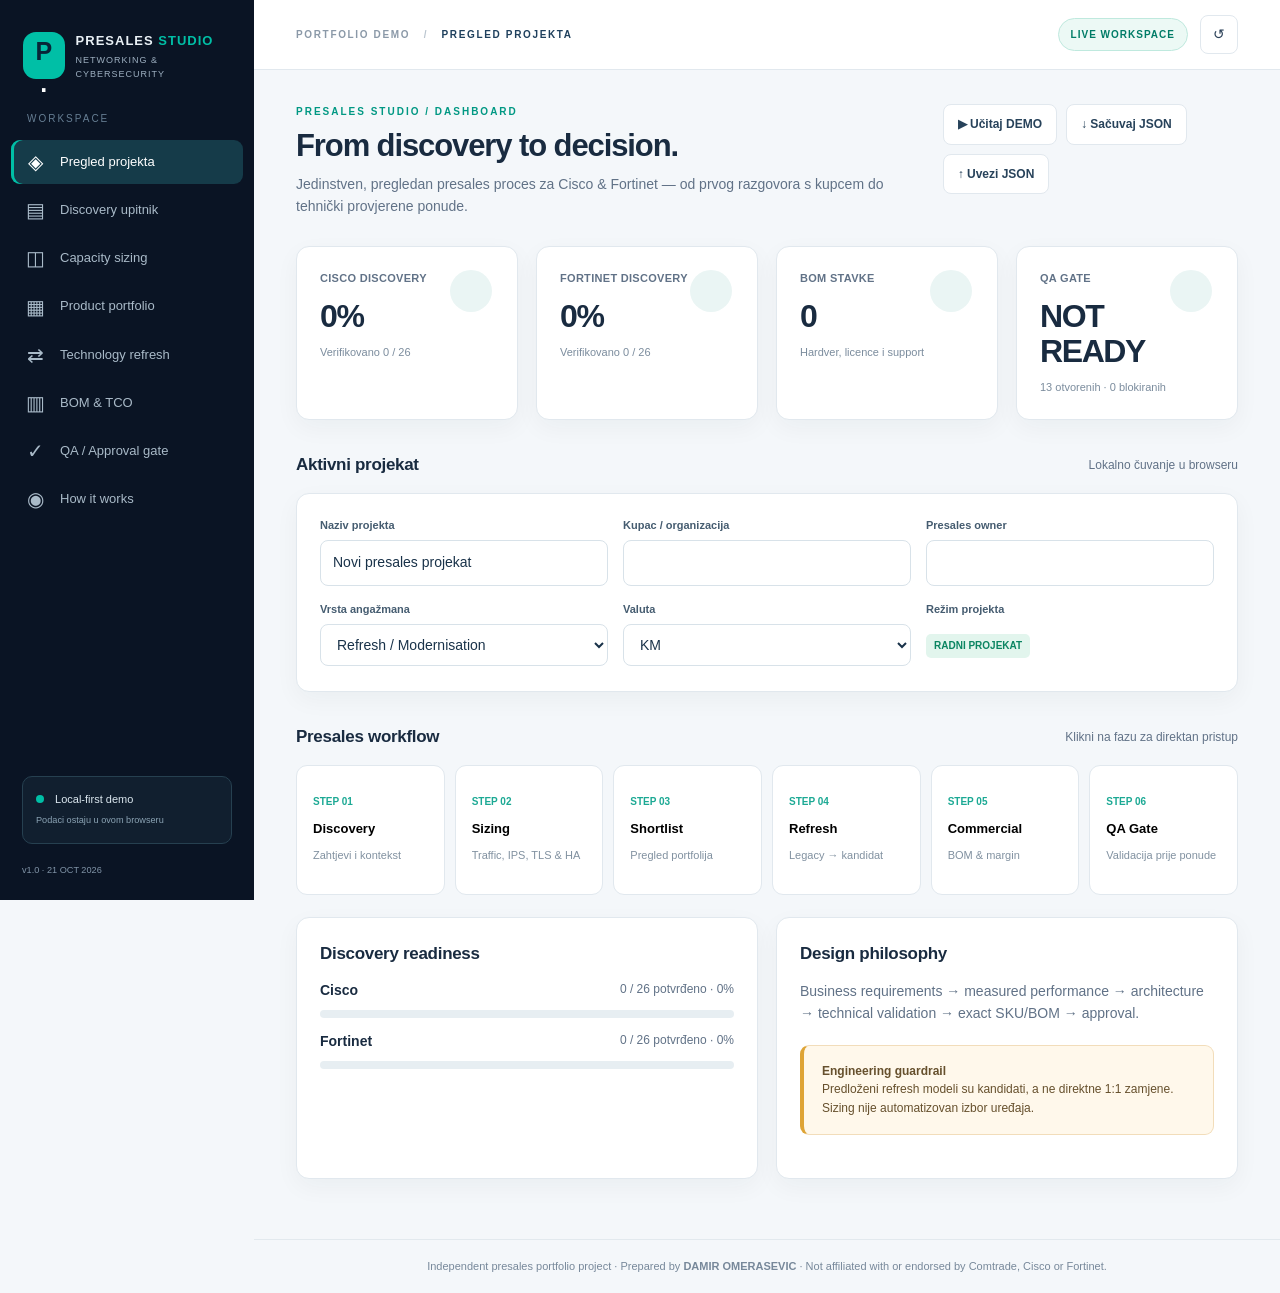
==== index.html @ c75c6c78 "Add files via upload" ====
<!doctype html>
<html lang="bs"><head>
<meta charset="utf-8"><meta name="viewport" content="width=device-width,initial-scale=1">
<meta name="description" content="Cisco & Fortinet presales demo: discovery, sizing, solution shortlist, refresh, BOM and quality gate.">
<title>Presales Studio | Cisco & Fortinet</title><link rel="stylesheet" href="styles.css">
</head><body>
<div class="shell">
<aside class="sidebar" id="sidebar">
  <div class="brand"><span class="brandmark">P<span>·</span></span><div><strong>PRESALES <em>STUDIO</em></strong><small>NETWORKING & CYBERSECURITY</small></div></div>
  <div class="nav-caption">WORKSPACE</div>
  <nav id="nav" aria-label="Glavna navigacija">
   <button data-view="dashboard" class="active"><span>◈</span> Pregled projekta</button>
   <button data-view="discovery"><span>▤</span> Discovery upitnik</button>
   <button data-view="sizing"><span>◫</span> Capacity sizing</button>
   <button data-view="catalog"><span>▦</span> Product portfolio</button>
   <button data-view="refresh"><span>⇄</span> Technology refresh</button>
   <button data-view="bom"><span>▥</span> BOM & TCO</button>
   <button data-view="qa"><span>✓</span> QA / Approval gate</button>
   <button data-view="guide"><span>◉</span> How it works</button>
  </nav>
  <div class="side-bottom"><div class="side-status"><span class="pulse"></span> Local-first demo <br><small>Podaci ostaju u ovom browseru</small></div>
   <small>v1.0 · 21 OCT 2026</small>
  </div>
</aside>
<div class="appcol">
<header class="topbar">
 <button class="mobile-toggle" id="menuToggle" aria-label="Prikaži meni">☰</button>
 <span class="breadcrumbs">PORTFOLIO DEMO <b>/</b> <span id="currentSection">OVERVIEW</span></span>
 <div class="top-actions"><span class="pill" id="demoLabel">LIVE WORKSPACE</span><button class="icon-btn" id="resetBtn" title="Reset projekta">↺</button></div>
</header>
<main id="main" tabindex="-1"></main>
<footer class="footer">Independent presales portfolio project · Prepared by <strong>DAMIR OMERASEVIC</strong> · Not affiliated with or endorsed by Comtrade, Cisco or Fortinet.</footer>
</div></div>
<div id="toast" role="status" aria-live="polite"></div>
<script src="data.js"></script><script src="app.js"></script></body></html>
---- styles.css ----
/* =============================================================================
 * Presales Studio | Author: DAMIR OMERASEVIC | 2026
 * Purpose: Responsive, accessible presales interview demonstration.
 * Status : Independent portfolio demo (not Comtrade proprietary software).
 * ============================================================================= */
:root{--navy:#0a1424;--navy2:#111f31;--teal:#00bfa6;--ink:#192b40;--sub:#617287;--line:#e1e8ee;--bg:#f4f7fa;--white:#fff;--shadow:0 8px 24px rgba(19,37,55,.045)}
*{box-sizing:border-box}html{scroll-behavior:smooth}body{margin:0;font:14px/1.55 Inter,"Segoe UI",Arial,sans-serif;color:var(--ink);background:var(--bg)}
button,input,textarea,select{font:inherit}button{cursor:pointer}a{color:#086c93}a:hover{text-decoration:underline}
.shell{display:flex;min-height:100vh}.sidebar{width:254px;flex-shrink:0;background:var(--navy);color:#e9f0f5;display:flex;flex-direction:column;position:sticky;height:100vh;top:0;z-index:5}.brand{display:flex;align-items:center;gap:11px;padding:30px 23px 29px}.brandmark{background:var(--teal);color:#082537;border-radius:13px;font-size:25px;font-weight:850;height:47px;width:47px;display:grid;place-items:center}.brandmark span{color:#fff}.brand strong{font-size:13px;letter-spacing:1px}.brand em{font-style:normal;color:var(--teal)}.brand small{display:block;font-size:9px;letter-spacing:1px;margin-top:2px;color:#9dafc0}.nav-caption{font-size:10px;letter-spacing:2px;color:#667e93;padding:0 27px 14px}nav{display:grid;gap:4px;padding:0 11px}nav button{border:0;background:transparent;color:#a9bac8;border-radius:9px;padding:12px 13px;text-align:left;font-size:13px;display:flex;gap:13px;align-items:center}nav button span{font-size:20px;line-height:1;width:23px;text-align:center}nav button:hover{background:#172b40;color:#fff}nav button.active{background:#153b49;color:#fff;box-shadow:inset 3px 0 0 var(--teal)}.side-bottom{margin-top:auto;padding:22px;color:#8295a8;font-size:11px}.side-status{border:1px solid #264050;background:#111f2f;border-radius:10px;padding:13px;color:#dce8f0;margin-bottom:17px;line-height:1.8}.pulse{display:inline-block;background:var(--teal);width:8px;height:8px;border-radius:50%;margin-right:8px}.side-status small{color:#8ba3b4}.appcol{flex:1;min-width:0;display:flex;flex-direction:column}.topbar{background:#fff;border-bottom:1px solid var(--line);height:70px;display:flex;align-items:center;justify-content:space-between;padding:0 42px;gap:15px}.breadcrumbs{font-size:10px;color:#8b99a8;letter-spacing:1.65px;font-weight:700}.breadcrumbs b{padding:0 9px;color:#bac5cf}.breadcrumbs span{color:#1f405d}.top-actions{display:flex;gap:12px;align-items:center}.pill{font-size:10px;letter-spacing:1px;font-weight:800;background:#ecf9f5;color:#007c67;border:1px solid #bfe9de;border-radius:40px;padding:8px 12px}.pill.demo{background:#fff5df;color:#8f6110;border-color:#f8d78d}.icon-btn,.mobile-toggle{background:#fff;color:#2b4158;border:1px solid var(--line);border-radius:8px;padding:8px 12px}.mobile-toggle{display:none}
main{padding:34px 42px 60px;max-width:1530px;width:100%;margin:0 auto;flex:1}.footer{text-align:center;font-size:11px;color:#77889a;padding:18px 24px;border-top:1px solid #e2e9ee}.pagehead{display:flex;justify-content:space-between;align-items:flex-start;gap:20px;margin-bottom:28px}.eyebrow{font-size:10px;letter-spacing:2px;color:#009883;font-weight:800;margin-bottom:7px}.pagehead h1{margin:0;font-size:31px;letter-spacing:-1.1px;line-height:1.25}.pagehead p{margin:9px 0 0;color:var(--sub);max-width:780px}.btnrow{display:flex;gap:9px;flex-wrap:wrap}.btn{border:1px solid var(--line);border-radius:8px;padding:10px 14px;font-size:12px;font-weight:700;white-space:nowrap;background:white;color:#27425a}.btn.primary{background:#102c45;color:#fff;border-color:#102c45}.btn.accent{background:var(--teal);color:#06382f;border-color:var(--teal)}.btn.warn{color:#ae4444}.btn:hover{filter:brightness(.96);text-decoration:none}.card{background:#fff;border:1px solid var(--line);border-radius:13px;box-shadow:var(--shadow);padding:23px}.grid{display:grid;gap:18px}.grid.cols4{grid-template-columns:repeat(4,minmax(0,1fr))}.grid.cols2{grid-template-columns:repeat(2,minmax(0,1fr))}.grid.cols3{grid-template-columns:repeat(3,minmax(0,1fr))}.kpi{position:relative;min-height:137px;overflow:hidden}.kpi:after{content:'';position:absolute;top:23px;right:25px;width:42px;height:42px;border-radius:50%;background:#eaf5f4}.kpi .label{font-size:11px;color:var(--sub);letter-spacing:.3px;font-weight:650}.kpi .number{font-size:32px;font-weight:800;margin-top:12px;letter-spacing:-1.4px;line-height:1.1}.kpi .hint{font-size:11px;color:#7b8c9d;margin-top:10px}.sectiontitle{display:flex;justify-content:space-between;align-items:center;gap:10px;margin:32px 0 15px}.sectiontitle h2{font-size:17px;letter-spacing:-.3px;margin:0}.subtle{color:var(--sub);font-size:12px}.steps{display:grid;grid-template-columns:repeat(6,1fr);gap:10px}.step{border:1px solid var(--line);border-radius:11px;background:#fff;padding:16px;min-height:130px;text-align:left}.step:hover{border-color:#1fbcab}.step .index{font-size:10px;color:#1ca994;font-weight:800}.step strong{display:block;margin:9px 0 5px;font-size:13px}.step small{color:#8191a0;font-size:11px}.notice{background:#ecf8f5;border:1px solid #cbe8e0;border-left:4px solid var(--teal);border-radius:9px;padding:16px 18px;margin:20px 0;color:#315650;font-size:12px}.notice.warning{background:#fff8eb;border-color:#f2ddba;border-left-color:#dea436;color:#66502d}.notice.danger{background:#fff1ef;border-color:#f1cdca;border-left-color:#bd5348;color:#754844}.field{display:flex;flex-direction:column;gap:6px}.field label,.field>label{font-size:11px;font-weight:750;color:#455c70}.input,select,textarea{border:1px solid #d8e2e9;background:#fff;border-radius:8px;padding:11px 12px;min-height:41px;width:100%;color:#193249;outline-color:#11a995}.input:focus,select:focus,textarea:focus{border-color:#18ae9a;box-shadow:0 0 0 3px #d6f5ed}textarea{resize:vertical;min-height:78px}.formgrid{display:grid;grid-template-columns:repeat(3,minmax(0,1fr));gap:15px}.vendor-tabs{display:flex;gap:7px}.vendor-tabs .btn.selected{background:#0e3649;color:#fff}.progressbar{height:8px;border-radius:100px;background:#e7eef2;overflow:hidden}.progressbar>div{height:100%;background:var(--teal);border-radius:100px;transition:width .2s}.toolbar{display:flex;gap:11px;flex-wrap:wrap;align-items:center;justify-content:space-between;margin-bottom:15px}.toolbar .left{display:flex;gap:9px;align-items:center;flex-wrap:wrap}.toolbar input{width:240px}.tablewrap{overflow-x:auto;border:1px solid var(--line);border-radius:11px;background:#fff}table{width:100%;border-collapse:collapse;min-width:760px;font-size:12px}thead th{text-align:left;background:#eff4f7;color:#536b7d;padding:13px 14px;font-size:10px;text-transform:uppercase;letter-spacing:.65px;white-space:nowrap}tbody td{padding:13px 14px;border-top:1px solid #ecf1f4;vertical-align:top}tbody tr:hover{background:#fafcfd}td input,td select,td textarea{min-width:90px;font-size:12px}td textarea{min-width:240px;min-height:60px}.badge{display:inline-block;font-size:10px;font-weight:800;padding:4px 8px;border-radius:5px;background:#eaf0f4;color:#587084;white-space:nowrap}.badge.ok{background:#e2f5ed;color:#0b8562}.badge.caution{background:#fff1d9;color:#96620b}.badge.danger{background:#fbe9e6;color:#ae453a}.source{font-size:11px;word-break:break-word}.muted{color:var(--sub)}.numberBig{font-size:35px;font-weight:800;color:#102a44;line-height:1.2}.helper{font-size:11px;color:#8696a4;margin-top:6px}.summary-box{background:#f0f7f8;border:1px solid #d8eaec;border-radius:11px;padding:19px}.formula{font-family:Consolas,monospace;font-size:12px;background:#11283c;color:#d5f9ee;padding:15px;border-radius:9px;white-space:pre-wrap}.dot{display:inline-block;width:8px;height:8px;border-radius:50%;margin-right:6px;background:#c0cad0}.dot.green{background:#17ae90}.dot.red{background:#c9574e}.empty{text-align:center;padding:40px;color:var(--sub)}#toast{position:fixed;bottom:22px;right:22px;background:#142e41;color:#fff;border-radius:9px;padding:12px 17px;z-index:20;display:none;box-shadow:0 8px 30px #142e4140;font-size:12px}.print-only{display:none}.terms{font-size:11px;color:#8293a1;line-height:1.6}.split{display:grid;grid-template-columns:1.5fr 1fr;gap:17px}.list-clean{padding:0;list-style:none}.list-clean li{padding:10px 0;border-bottom:1px solid #eef2f5}.tagline{font-size:14px;font-weight:600;max-width:650px}
@media(max-width:1200px){.grid.cols4{grid-template-columns:repeat(2,1fr)}.steps{grid-template-columns:repeat(3,1fr)}.split{grid-template-columns:1fr}.topbar,main{padding-left:25px;padding-right:25px}}
@media(max-width:830px){.sidebar{position:fixed;left:-270px;transition:left .2s}.sidebar.open{left:0}.mobile-toggle{display:block}.pagehead{flex-direction:column}.grid.cols2,.grid.cols3,.formgrid{grid-template-columns:1fr}.steps{grid-template-columns:repeat(2,1fr)}main{padding:24px 16px}.topbar{padding:0 16px}.pagehead h1{font-size:25px}.breadcrumbs{display:none}}
@media(max-width:520px){.grid.cols4,.steps{grid-template-columns:1fr}.btnrow{width:100%}.btn{flex:1}.card{padding:17px}.pill{font-size:9px}}
@media print{.sidebar,.topbar,.footer,.btnrow,.toolbar button,.no-print{display:none!important}main{padding:10px}.appcol{width:100%}.card,.tablewrap{box-shadow:none;break-inside:avoid}body{background:white}table{font-size:10px;min-width:0}.pagehead h1{font-size:22px}.print-only{display:block}}
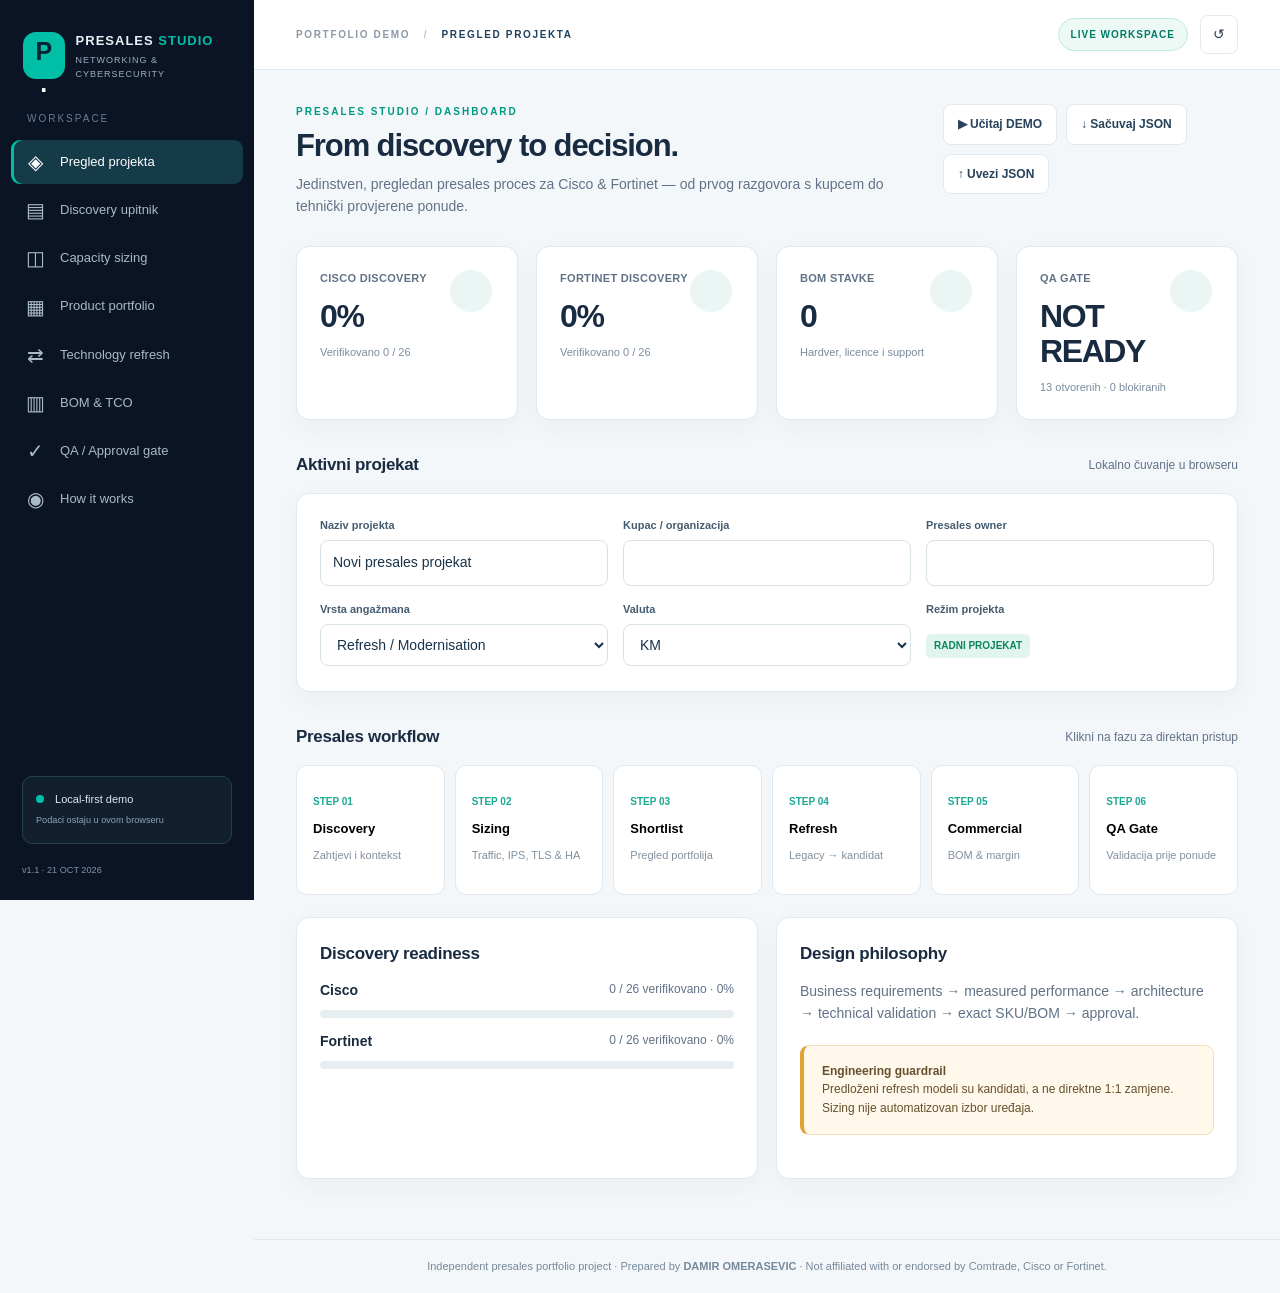
==== commit c142b030: "Add files via upload" ====
--- a/index.html
+++ b/index.html
@@ -19,7 +19,7 @@
    <button data-view="guide"><span>◉</span> How it works</button>
   </nav>
   <div class="side-bottom"><div class="side-status"><span class="pulse"></span> Local-first demo <br><small>Podaci ostaju u ovom browseru</small></div>
-   <small>v1.0 · 21 OCT 2026</small>
+   <small>v1.1 · 21 OCT 2026</small>
   </div>
 </aside>
 <div class="appcol">
